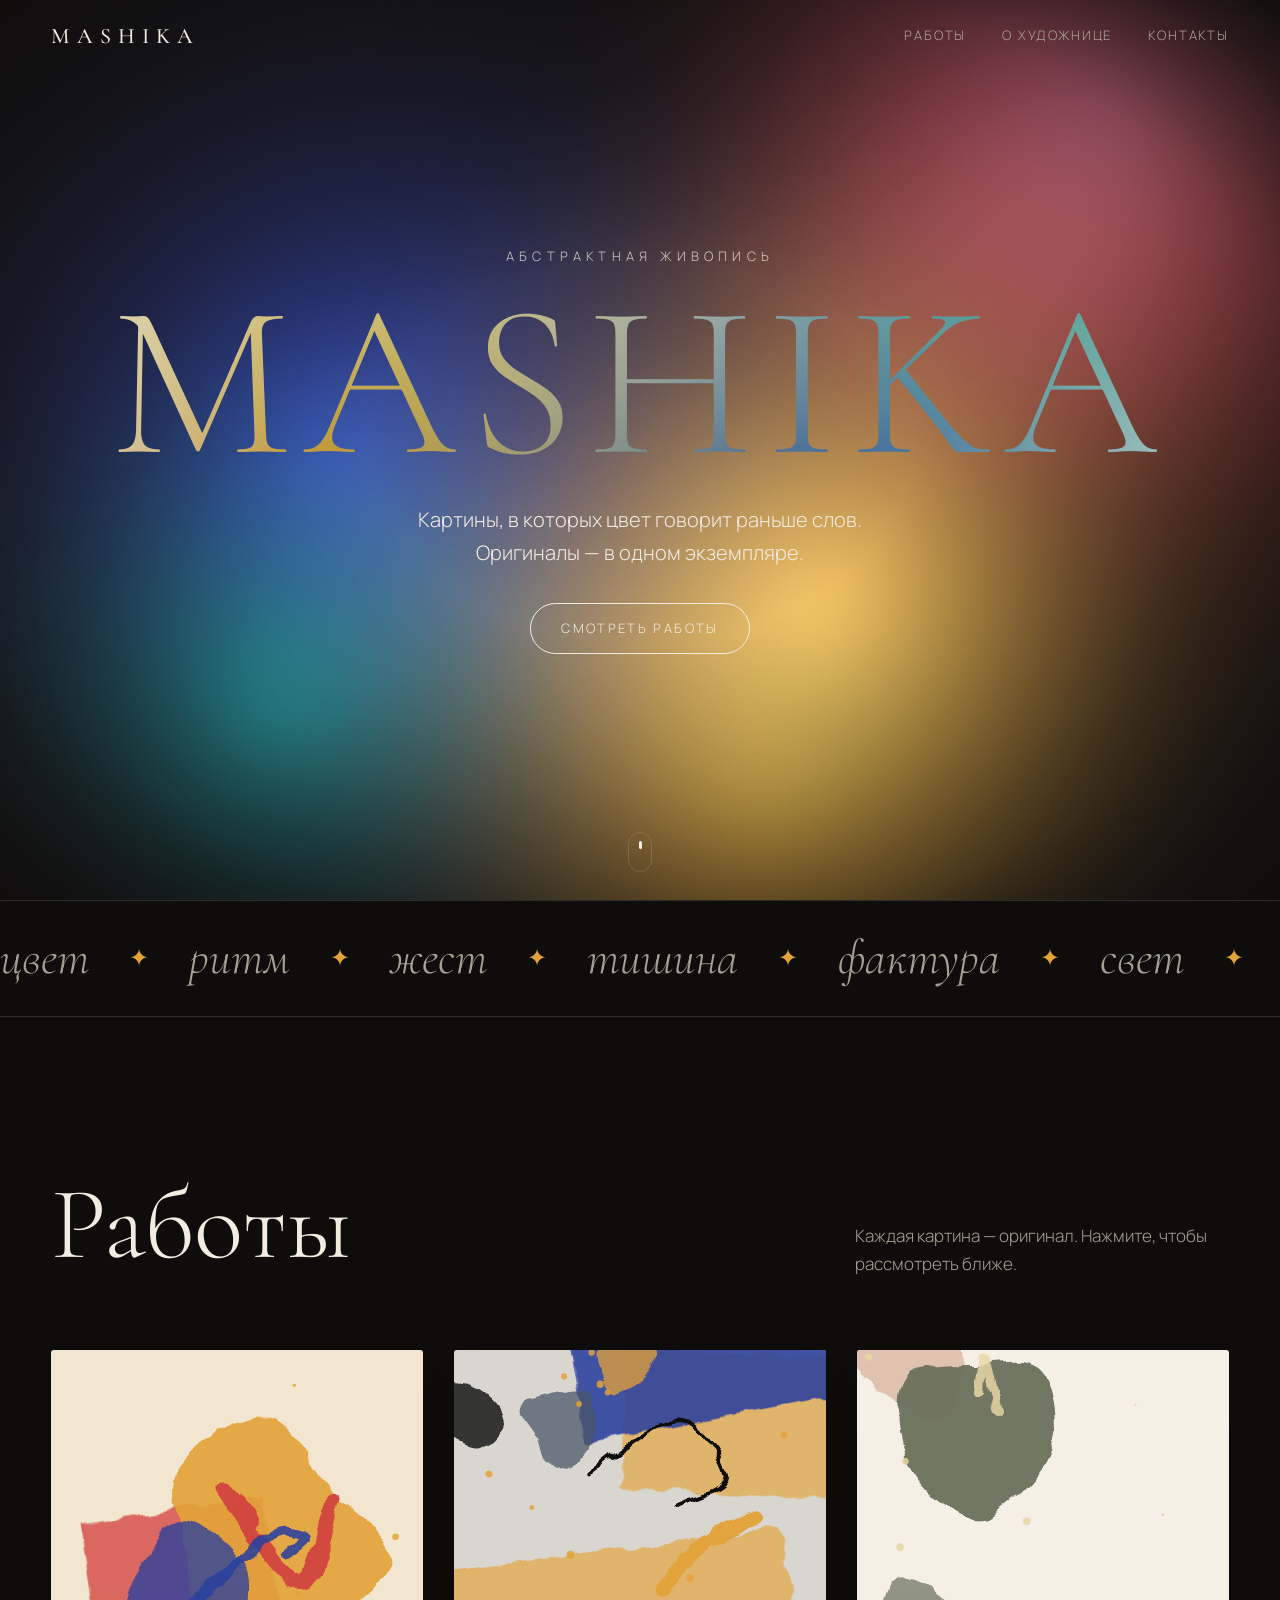
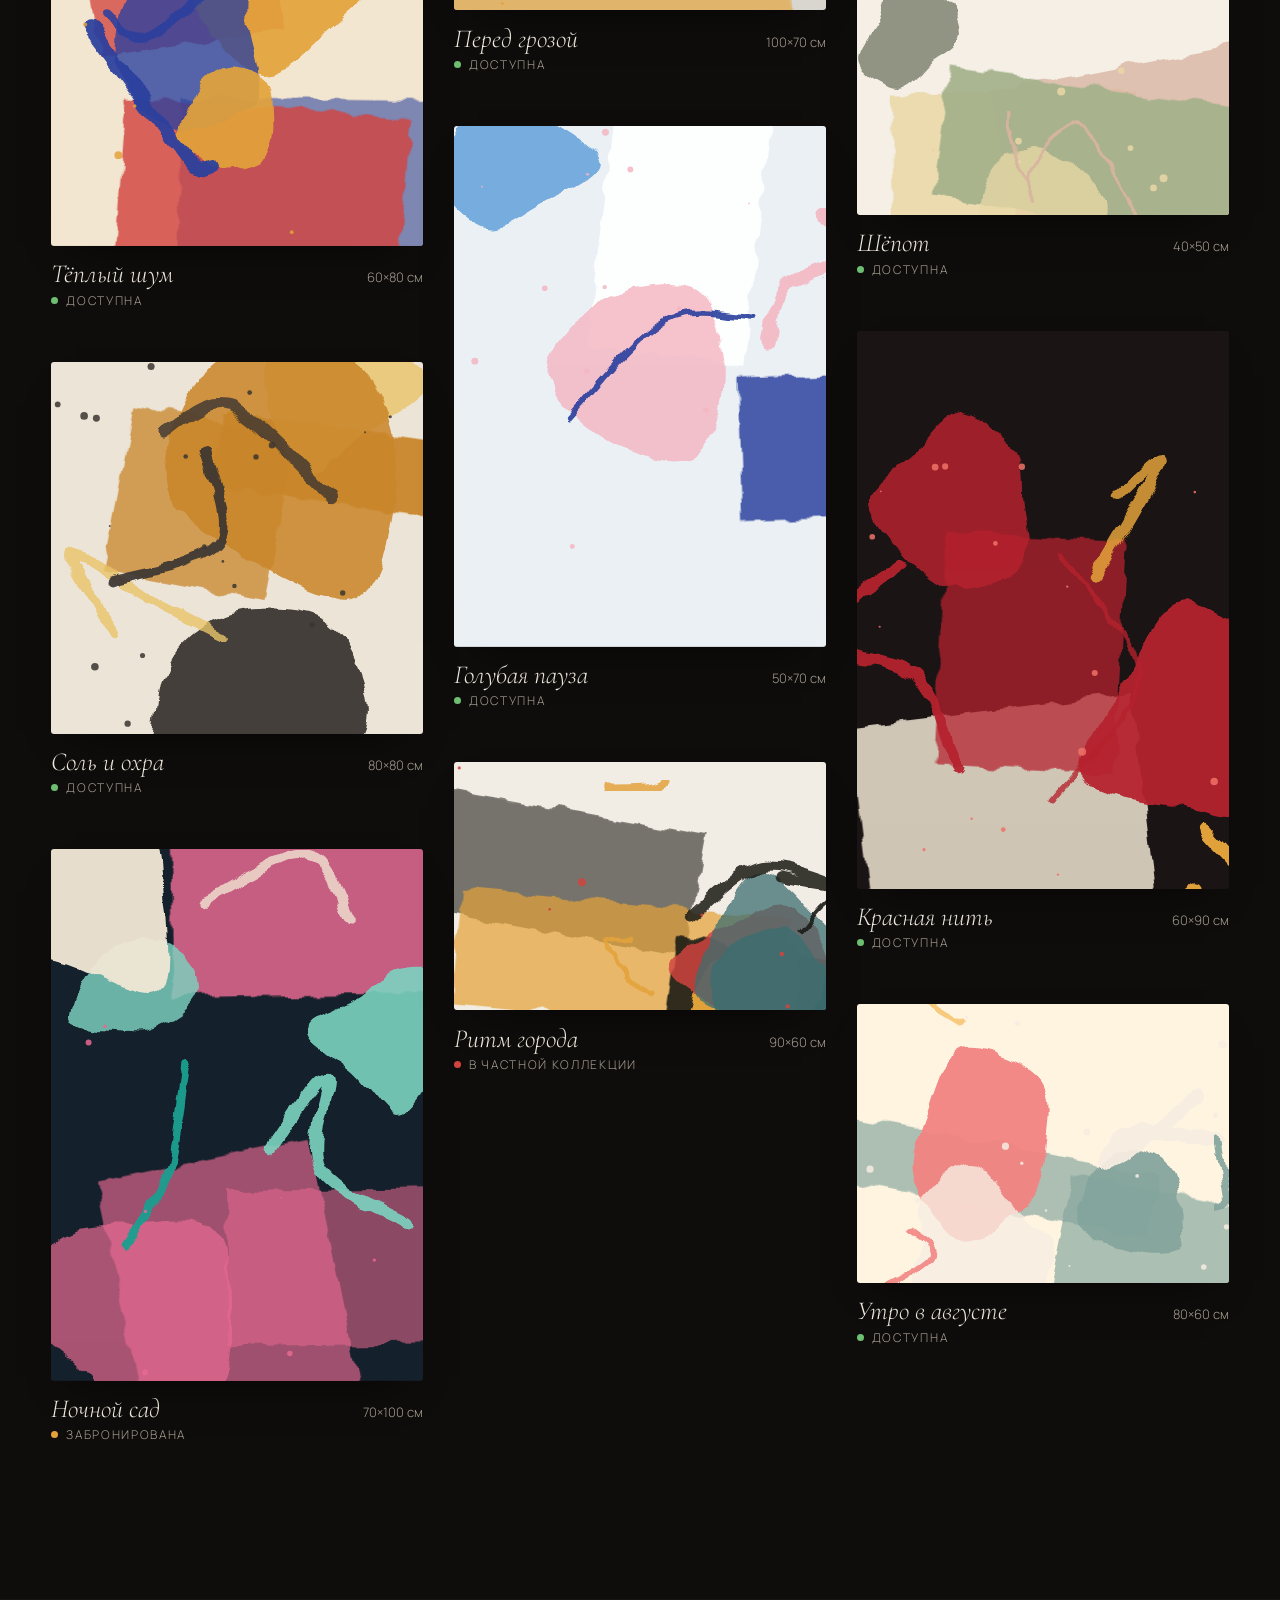
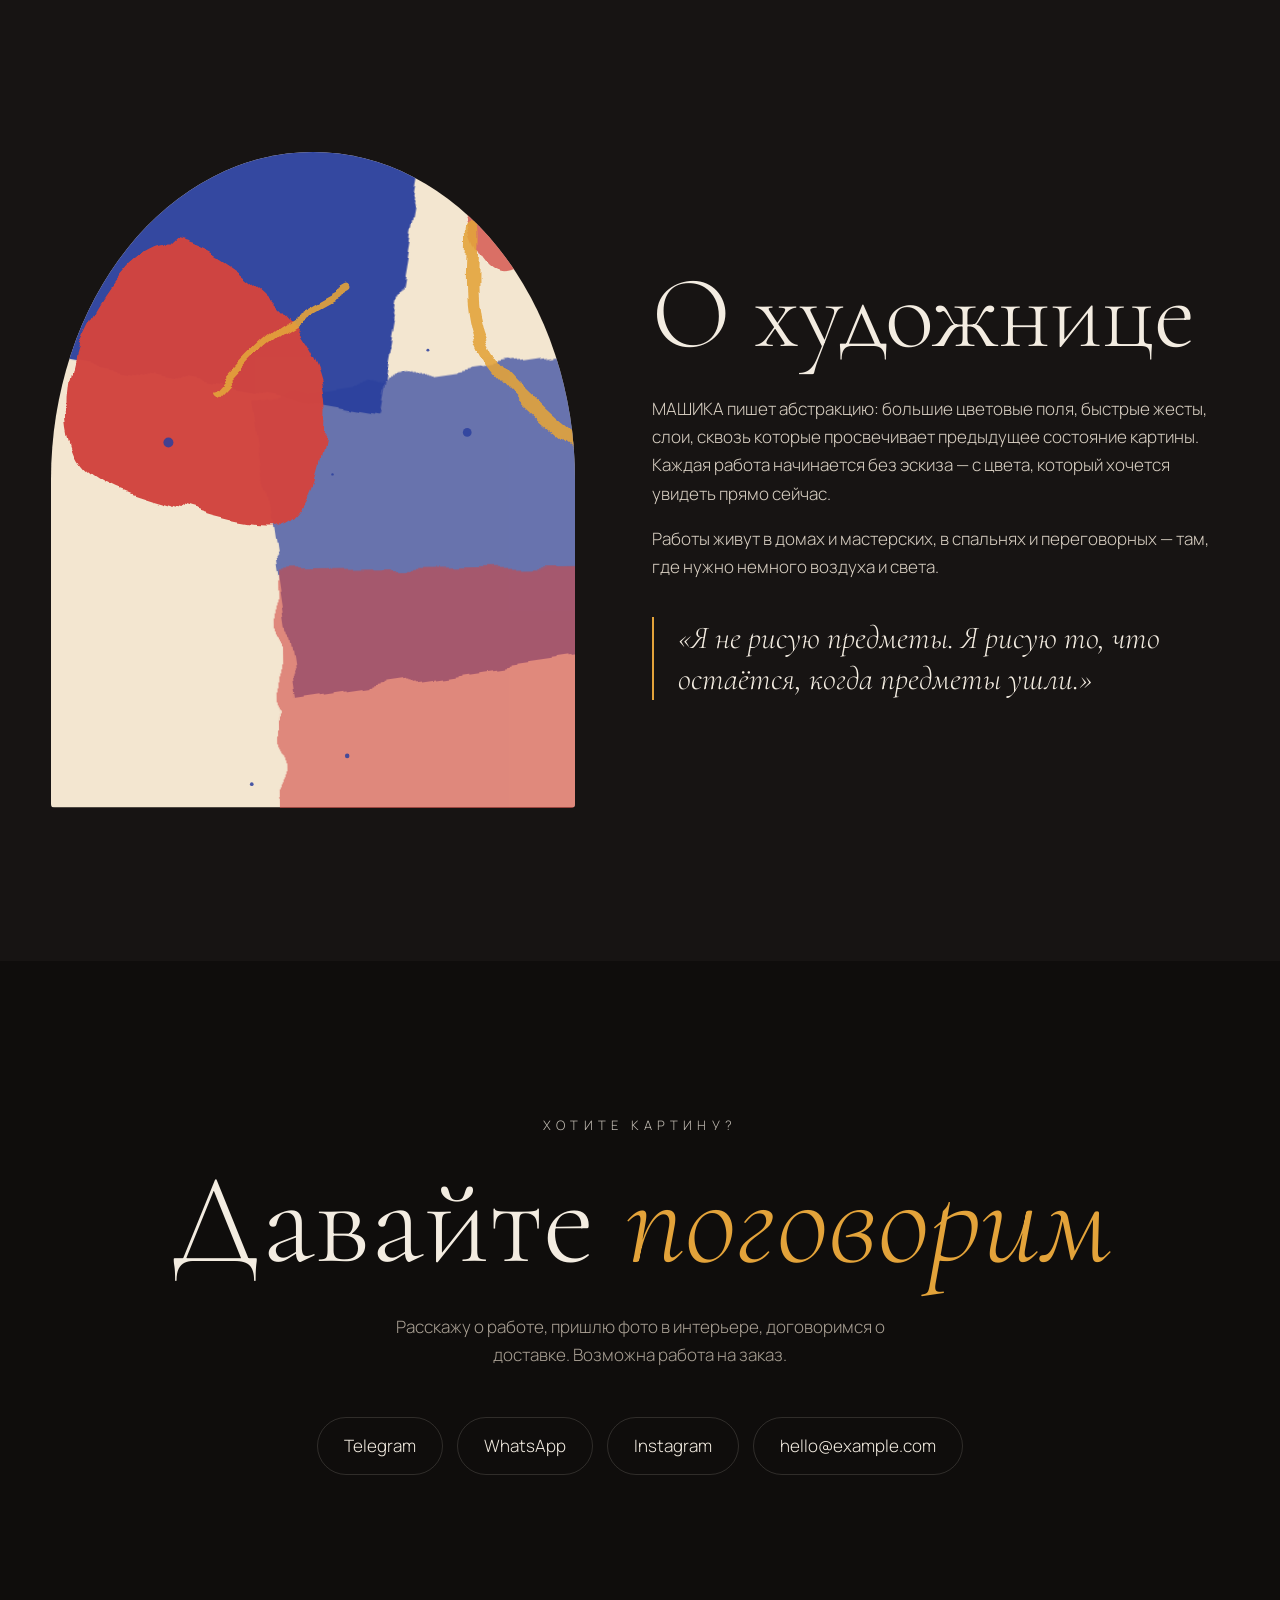
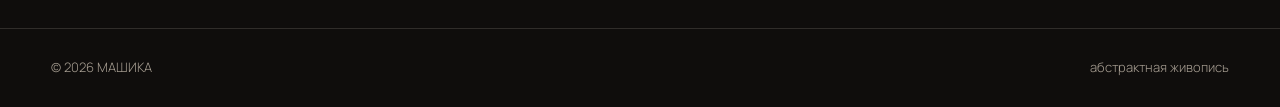
==== site/index.html @ e3233a43 "Сайт-витрина художницы MASHIKA (v1.0) Одностраничный сайт без сборки и бэкенда в папке site/: - перв" ====
<!doctype html>
<!-- MASHIKA — сайт-витрина художницы. Версия 1.0 -->
<html lang="ru">
<head>
  <meta charset="utf-8">
  <meta name="viewport" content="width=device-width, initial-scale=1">
  <title>MASHIKA — абстрактная живопись</title>
  <meta name="description" content="МАШИКА — абстрактная живопись. Оригинальные картины в продаже.">
  <meta name="theme-color" content="#0f0d0c">
  <meta property="og:title" content="MASHIKA — абстрактная живопись">
  <meta property="og:description" content="Оригинальные картины МАШИКИ. Цвет, ритм, жест.">
  <link rel="icon" href="data:image/svg+xml,%3Csvg xmlns='http://www.w3.org/2000/svg' viewBox='0 0 64 64'%3E%3Ccircle cx='24' cy='28' r='18' fill='%23e3a33a'/%3E%3Ccircle cx='40' cy='36' r='18' fill='%23d2453f' fill-opacity='.85'/%3E%3C/svg%3E">
  <link rel="preconnect" href="https://fonts.googleapis.com">
  <link rel="preconnect" href="https://fonts.gstatic.com" crossorigin>
  <link href="https://fonts.googleapis.com/css2?family=Cormorant+Garamond:ital,wght@0,300;0,500;1,300;1,400&family=Manrope:wght@300;400;600&display=swap" rel="stylesheet">
  <link rel="stylesheet" href="style.css">
</head>
<body>
  <!-- Общие SVG-фильтры для заглушек картин: «мазок» и фактура холста -->
  <svg width="0" height="0" style="position:absolute" aria-hidden="true">
    <defs>
      <filter id="brush" x="-20%" y="-20%" width="140%" height="140%">
        <feTurbulence type="fractalNoise" baseFrequency="0.014" numOctaves="2" seed="7" result="n"/>
        <feDisplacementMap in="SourceGraphic" in2="n" scale="38" xChannelSelector="R" yChannelSelector="G"/>
      </filter>
    </defs>
  </svg>

  <div class="grain" aria-hidden="true"></div>
  <div class="cursor" aria-hidden="true"></div>

  <header class="top">
    <a href="#top" class="logo">MASHIKA</a>
    <nav>
      <a href="#works">Работы</a>
      <a href="#about">О художнице</a>
      <a href="#contact">Контакты</a>
    </nav>
  </header>

  <main id="top">
    <section class="hero">
      <canvas id="paint" aria-hidden="true"></canvas>
      <div class="hero-inner">
        <p class="kicker">абстрактная живопись</p>
        <h1 class="name" aria-label="MASHIKA">MASHIKA</h1>
        <p class="lead">Картины, в которых цвет говорит раньше слов.<br>Оригиналы — в одном экземпляре.</p>
        <a href="#works" class="btn">Смотреть работы</a>
      </div>
      <a href="#works" class="scroll-hint" aria-label="Прокрутить к работам"><span></span></a>
    </section>

    <div class="marquee" aria-hidden="true">
      <div class="marquee-track">
        <span>цвет</span><i>✦</i><span>ритм</span><i>✦</i><span>жест</span><i>✦</i><span>тишина</span><i>✦</i><span>фактура</span><i>✦</i><span>свет</span><i>✦</i>
        <span>цвет</span><i>✦</i><span>ритм</span><i>✦</i><span>жест</span><i>✦</i><span>тишина</span><i>✦</i><span>фактура</span><i>✦</i><span>свет</span><i>✦</i>
      </div>
    </div>

    <section id="works" class="works">
      <div class="section-head reveal">
        <h2>Работы</h2>
        <p>Каждая картина — оригинал. Нажмите, чтобы рассмотреть ближе.</p>
      </div>
      <div class="grid" id="grid"></div>
    </section>

    <section id="about" class="about">
      <div class="about-art reveal" id="about-art" aria-hidden="true"></div>
      <div class="about-text reveal">
        <h2>О художнице</h2>
        <!-- ⚠️ Заглушка: заменить настоящим текстом о художнице -->
        <p>МАШИКА пишет абстракцию: большие цветовые поля, быстрые жесты, слои, сквозь которые просвечивает предыдущее состояние картины. Каждая работа начинается без эскиза — с цвета, который хочется увидеть прямо сейчас.</p>
        <p>Работы живут в домах и мастерских, в спальнях и переговорных — там, где нужно немного воздуха и света.</p>
        <blockquote>«Я не рисую предметы. Я рисую то, что остаётся, когда предметы ушли.»</blockquote>
      </div>
    </section>

    <section id="contact" class="contact">
      <div class="reveal">
        <p class="kicker">хотите картину?</p>
        <h2 class="contact-title">Давайте <em>поговорим</em></h2>
        <p class="contact-note">Расскажу о работе, пришлю фото в интерьере, договоримся о доставке. Возможна работа на заказ.</p>
        <!-- ⚠️ Заглушки: подставить реальные контакты -->
        <ul class="contact-links">
          <li><a href="https://t.me/USERNAME" target="_blank" rel="noopener">Telegram</a></li>
          <li><a href="https://wa.me/70000000000" target="_blank" rel="noopener">WhatsApp</a></li>
          <li><a href="https://instagram.com/USERNAME" target="_blank" rel="noopener">Instagram</a></li>
          <li><a href="mailto:hello@example.com">hello@example.com</a></li>
        </ul>
      </div>
    </section>
  </main>

  <footer class="foot">
    <span>© <span id="year"></span> МАШИКА</span>
    <span>абстрактная живопись</span>
  </footer>

  <dialog id="viewer" class="viewer" aria-label="Просмотр картины">
    <button class="v-close" data-close aria-label="Закрыть">×</button>
    <button class="v-nav v-prev" data-prev aria-label="Предыдущая">‹</button>
    <button class="v-nav v-next" data-next aria-label="Следующая">›</button>
    <figure class="v-figure">
      <div class="v-art" id="v-art"></div>
      <figcaption class="v-info">
        <h3 id="v-title"></h3>
        <p id="v-meta"></p>
        <p id="v-status" class="status"></p>
        <a id="v-ask" class="btn" href="#contact" data-close>Хочу эту работу</a>
      </figcaption>
    </figure>
  </dialog>

  <noscript><p class="noscript">Для галереи включите JavaScript.</p></noscript>

  <script src="works.js"></script>
  <script src="main.js"></script>
</body>
</html>
---- site/style.css ----
/* MASHIKA — стили. Версия 1.0 */

:root {
  --bg: #0f0d0c;
  --bg-2: #171413;
  --ink: #f3ece1;
  --muted: #a89f93;
  --accent: #e3a33a;
  --accent-2: #d2453f;
  --line: rgba(243, 236, 225, .14);
  --serif: 'Cormorant Garamond', 'Times New Roman', serif;
  --sans: 'Manrope', system-ui, -apple-system, 'Segoe UI', sans-serif;
  --gutter: clamp(16px, 4vw, 56px);
}

*, *::before, *::after { box-sizing: border-box; }
html { scroll-behavior: smooth; }
body {
  margin: 0;
  background: var(--bg);
  color: var(--ink);
  font: 300 17px/1.65 var(--sans);
  -webkit-font-smoothing: antialiased;
  overflow-x: hidden;
}
a { color: inherit; text-decoration: none; }
h1, h2, h3 { font-family: var(--serif); font-weight: 300; line-height: 1.05; margin: 0; }
::selection { background: var(--accent); color: var(--bg); }

/* Фактура холста поверх всего */
.grain {
  position: fixed; inset: 0; z-index: 50; pointer-events: none; opacity: .09;
  background-image: url("data:image/svg+xml,%3Csvg xmlns='http://www.w3.org/2000/svg' width='160' height='160'%3E%3Cfilter id='n'%3E%3CfeTurbulence type='fractalNoise' baseFrequency='.85' numOctaves='3' stitchTiles='stitch'/%3E%3CfeColorMatrix values='0 0 0 0 1 0 0 0 0 1 0 0 0 0 1 0 0 0 .9 0'/%3E%3C/filter%3E%3Crect width='100%25' height='100%25' filter='url(%23n)'/%3E%3C/svg%3E");
  mix-blend-mode: overlay;
}

/* Свой курсор — только для мыши */
.cursor { display: none; }
@media (pointer: fine) {
  .cursor {
    display: block; position: fixed; left: 0; top: 0; z-index: 60; pointer-events: none;
    width: 14px; height: 14px; margin: -7px 0 0 -7px; border-radius: 50%;
    background: var(--ink); mix-blend-mode: difference;
    transition: width .25s, height .25s, margin .25s, opacity .25s;
    opacity: 0;
  }
  .cursor.on { opacity: 1; }
  .cursor.big { width: 64px; height: 64px; margin: -32px 0 0 -32px; }
}

/* Шапка */
.top {
  position: fixed; inset: 0 0 auto 0; z-index: 40;
  display: flex; justify-content: space-between; align-items: center;
  padding: 18px var(--gutter);
  transition: background .4s, backdrop-filter .4s, padding .4s;
}
.top.scrolled { background: rgba(15, 13, 12, .72); backdrop-filter: blur(12px); padding-block: 12px; }
.logo { font-family: var(--serif); font-size: 22px; letter-spacing: .32em; font-weight: 500; }
.top nav { display: flex; gap: clamp(14px, 3vw, 36px); font-size: 13px; letter-spacing: .14em; text-transform: uppercase; }
.top nav a { position: relative; color: var(--muted); transition: color .3s; }
.top nav a:hover { color: var(--ink); }
.top nav a::after {
  content: ''; position: absolute; left: 0; right: 0; bottom: -4px; height: 1px;
  background: var(--accent); transform: scaleX(0); transform-origin: right; transition: transform .35s;
}
.top nav a:hover::after { transform: scaleX(1); transform-origin: left; }

/* Первый экран */
.hero {
  position: relative; min-height: 100svh; display: grid; place-items: center;
  overflow: hidden; isolation: isolate;
}
#paint {
  position: absolute; inset: 0; width: 100%; height: 100%; z-index: -1;
  filter: blur(28px) saturate(1.25); transform: scale(1.12);
}
.hero::after {
  content: ''; position: absolute; inset: 0; z-index: -1;
  background: radial-gradient(ellipse at center, transparent 30%, rgba(15,13,12,.55) 75%, var(--bg) 100%);
}
.hero-inner { text-align: center; padding: 0 var(--gutter); }
.kicker {
  margin: 0 0 18px; font-size: 13px; letter-spacing: .4em; text-transform: uppercase; color: var(--ink); opacity: .8;
}
.name {
  font-size: clamp(64px, 17vw, 260px); font-weight: 300; letter-spacing: .06em;
  line-height: .9; mix-blend-mode: difference; white-space: nowrap;
}
.name .ch {
  display: inline-block; opacity: 0; filter: blur(18px);
  transform: translateY(.25em) scale(1.1);
  animation: appear 1.4s cubic-bezier(.2, .7, .1, 1) forwards;
  animation-delay: calc(.25s + var(--i) * .09s);
}
@keyframes appear { to { opacity: 1; filter: blur(0); transform: none; } }
.lead {
  margin: 22px auto 34px; max-width: 34em; font-size: clamp(16px, 2vw, 20px);
  opacity: 0; animation: fade 1.2s 1.2s forwards;
}
.hero .btn { opacity: 0; animation: fade 1.2s 1.45s forwards; }
@keyframes fade { from { opacity: 0; transform: translateY(12px); } to { opacity: 1; transform: none; } }

.btn {
  display: inline-block; padding: 14px 30px; border: 1px solid var(--ink); border-radius: 999px;
  font-size: 13px; letter-spacing: .18em; text-transform: uppercase;
  background: linear-gradient(var(--ink), var(--ink)) no-repeat left / 0 100%;
  transition: background-size .45s cubic-bezier(.6, 0, .2, 1), color .45s;
}
.btn:hover { background-size: 100% 100%; color: var(--bg); }

.scroll-hint {
  position: absolute; bottom: 28px; left: 50%; width: 24px; height: 40px; margin-left: -12px;
  border: 1px solid var(--line); border-radius: 12px;
}
.scroll-hint span {
  position: absolute; left: 50%; top: 8px; width: 3px; height: 8px; margin-left: -1.5px;
  border-radius: 2px; background: var(--ink); animation: wheel 1.8s infinite;
}
@keyframes wheel { 0% { opacity: 0; transform: translateY(0); } 30% { opacity: 1; } 100% { opacity: 0; transform: translateY(14px); } }

/* Бегущая строка */
.marquee { border-block: 1px solid var(--line); overflow: hidden; padding: 18px 0; }
.marquee-track {
  display: flex; gap: 40px; width: max-content; align-items: center;
  font-family: var(--serif); font-style: italic; font-size: clamp(28px, 4vw, 48px); color: var(--muted);
  animation: marquee 40s linear infinite;
}
.marquee i { font-style: normal; font-size: .5em; color: var(--accent); }
@keyframes marquee { to { transform: translateX(-50%); } }

/* Секции */
section { padding: clamp(80px, 12vw, 160px) var(--gutter); }
.section-head { display: flex; flex-wrap: wrap; justify-content: space-between; align-items: end; gap: 16px; margin-bottom: clamp(40px, 6vw, 72px); }
.section-head h2, .about h2 { font-size: clamp(48px, 8vw, 110px); }
.section-head p { color: var(--muted); max-width: 22em; margin: 0; }

/* Появление при прокрутке */
.reveal { opacity: 0; transform: translateY(40px); transition: opacity 1s, transform 1s cubic-bezier(.2, .7, .1, 1); }
.reveal.in { opacity: 1; transform: none; }

/* Галерея: «кирпичная» раскладка колонками */
.grid { columns: 3 320px; column-gap: clamp(18px, 2.4vw, 36px); }
.card {
  break-inside: avoid; margin: 0 0 clamp(28px, 4vw, 56px); cursor: pointer;
  opacity: 0; transform: translateY(60px);
  transition: opacity 1s, transform 1s cubic-bezier(.2, .7, .1, 1);
  transition-delay: var(--d, 0s);
}
.card.in { opacity: 1; transform: none; }
.card-frame {
  position: relative; overflow: hidden; border-radius: 3px; background: var(--bg-2);
  transform: perspective(900px) rotateX(var(--rx, 0deg)) rotateY(var(--ry, 0deg));
  transition: transform .5s cubic-bezier(.2, .7, .1, 1), box-shadow .5s;
  box-shadow: 0 20px 40px -24px rgba(0, 0, 0, .8);
  will-change: transform;
}
.card:hover .card-frame { box-shadow: 0 40px 70px -30px rgba(0, 0, 0, .9); transition-duration: .15s, .5s; }
.card-frame::after {
  content: ''; position: absolute; inset: 0; pointer-events: none; opacity: 0; transition: opacity .4s;
  background: radial-gradient(circle at var(--gx, 50%) var(--gy, 50%), rgba(255, 255, 255, .28), transparent 45%);
  mix-blend-mode: soft-light;
}
.card:hover .card-frame::after { opacity: 1; }
.card-frame svg, .card-frame img { display: block; width: 100%; height: auto; transition: transform 1.2s cubic-bezier(.2, .7, .1, 1); }
.card:hover .card-frame svg, .card:hover .card-frame img { transform: scale(1.04); }
.card-cap { display: flex; justify-content: space-between; align-items: baseline; gap: 12px; margin-top: 14px; }
.card-cap h3 { font-size: 26px; font-style: italic; }
.card-cap span { font-size: 13px; color: var(--muted); white-space: nowrap; }
.card .status { margin: 2px 0 0; }

.status { font-size: 12px; letter-spacing: .14em; text-transform: uppercase; color: var(--muted); }
.status::before { content: ''; display: inline-block; width: 7px; height: 7px; margin-right: 8px; border-radius: 50%; background: #6fbf73; vertical-align: 1px; }
.status.reserved::before { background: var(--accent); }
.status.sold::before { background: var(--accent-2); }

/* О художнице */
.about { display: grid; grid-template-columns: 1fr 1.1fr; gap: clamp(32px, 6vw, 96px); align-items: center; background: var(--bg-2); }
.about-art { border-radius: 50% 50% 4px 4px; overflow: hidden; aspect-ratio: 4 / 5; }
.about-art svg { width: 100%; height: 100%; display: block; }
.about-text p { color: #d8cfc2; max-width: 34em; }
.about-text h2 { margin-bottom: 28px; }
blockquote {
  margin: 36px 0 0; padding-left: 24px; border-left: 2px solid var(--accent);
  font-family: var(--serif); font-style: italic; font-size: clamp(22px, 2.6vw, 32px); line-height: 1.3;
}

/* Контакты */
.contact { text-align: center; }
.contact-title { font-size: clamp(52px, 10vw, 150px); }
.contact-title em { color: var(--accent); }
.contact-note { color: var(--muted); max-width: 32em; margin: 24px auto 48px; }
.contact-links { list-style: none; padding: 0; margin: 0; display: flex; flex-wrap: wrap; justify-content: center; gap: 14px; }
.contact-links a {
  display: block; padding: 14px 26px; border: 1px solid var(--line); border-radius: 999px;
  transition: border-color .3s, background .3s, color .3s;
}
.contact-links a:hover { border-color: var(--accent); background: var(--accent); color: var(--bg); }

.foot {
  display: flex; justify-content: space-between; flex-wrap: wrap; gap: 8px;
  padding: 28px var(--gutter); border-top: 1px solid var(--line); color: var(--muted); font-size: 13px;
}

/* Просмотр картины */
.viewer {
  width: 100vw; height: 100vh; max-width: none; max-height: none; margin: 0; padding: 0; border: 0;
  background: rgba(10, 9, 8, .94); color: var(--ink);
}
.viewer[open] { display: grid; place-items: center; animation: fade .4s; }
.viewer::backdrop { background: transparent; }
.v-figure {
  margin: 0; display: grid; grid-template-columns: auto 300px; gap: 48px; align-items: center;
  max-width: calc(100vw - 2 * var(--gutter)); padding: 0 var(--gutter);
}
.v-art { display: flex; justify-content: center; }
.v-art svg, .v-art img {
  display: block; max-height: 82vh; max-width: min(62vw, 900px); width: auto; height: auto;
  box-shadow: 0 50px 100px -40px #000; animation: zoom .6s cubic-bezier(.2, .7, .1, 1);
}
@keyframes zoom { from { transform: scale(.94); opacity: 0; } }
.v-info h3 { font-size: 48px; font-style: italic; margin-bottom: 12px; }
.v-info p { color: var(--muted); margin: 0 0 10px; }
.v-info .btn { margin-top: 24px; }
.v-close, .v-nav {
  position: absolute; z-index: 2; background: none; border: 0; color: var(--ink); cursor: pointer;
  font: 300 44px/1 var(--serif); padding: 12px 18px; opacity: .7; transition: opacity .3s;
}
.v-close:hover, .v-nav:hover { opacity: 1; }
.v-close { top: 12px; right: 12px; }
.v-prev { left: 4px; top: 50%; transform: translateY(-50%); }
.v-next { right: 4px; top: 50%; transform: translateY(-50%); }

.noscript { text-align: center; color: var(--muted); }

/* Телефоны и планшеты */
@media (max-width: 820px) {
  .top nav a:not(:last-child) { display: none; }
  .about { grid-template-columns: 1fr; }
  .about-art { max-width: 420px; }
  .v-figure { grid-template-columns: 1fr; gap: 20px; text-align: center; }
  .v-art svg, .v-art img { max-width: 100%; max-height: 60vh; }
  .v-info h3 { font-size: 34px; }
}

/* Уважение к настройке «меньше движения» */
@media (prefers-reduced-motion: reduce) {
  *, *::before, *::after { animation-duration: .01ms !important; animation-delay: 0s !important; transition-duration: .01ms !important; }
  .marquee-track { animation: none; }
  html { scroll-behavior: auto; }
}
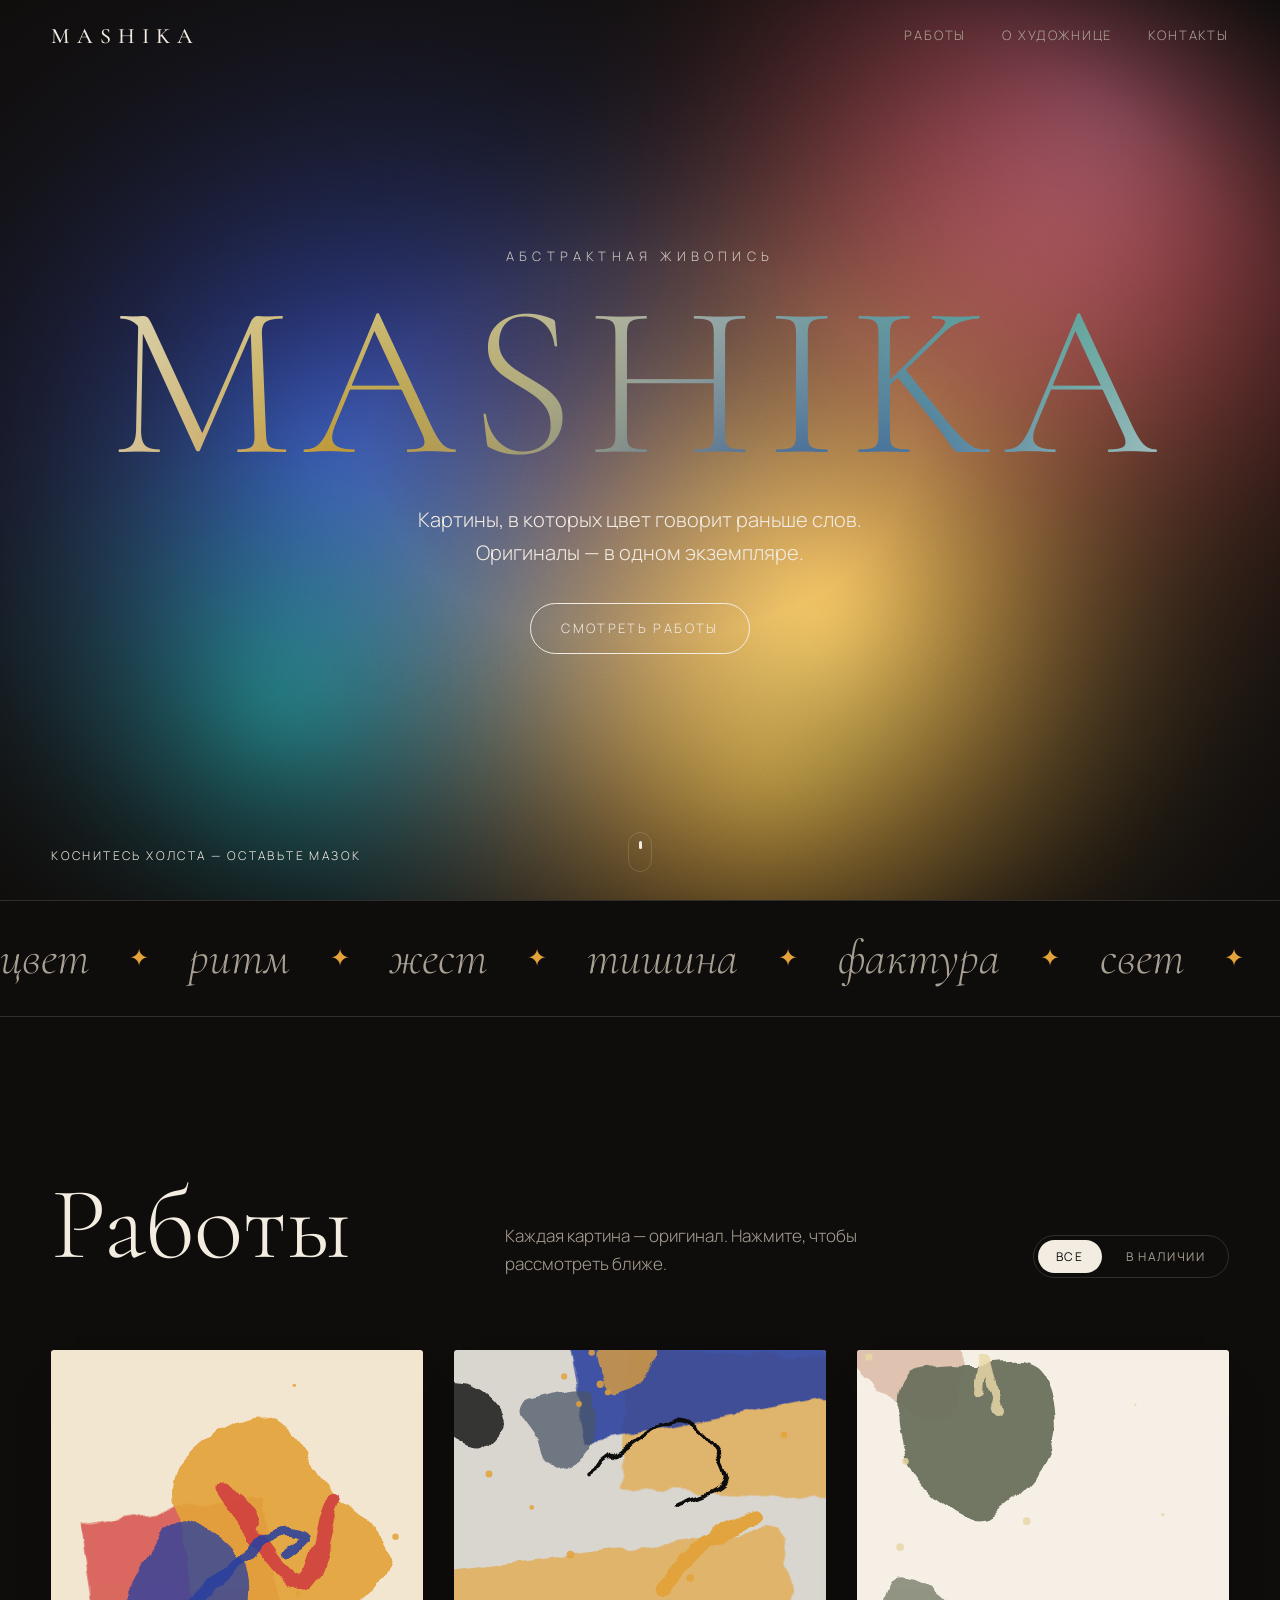
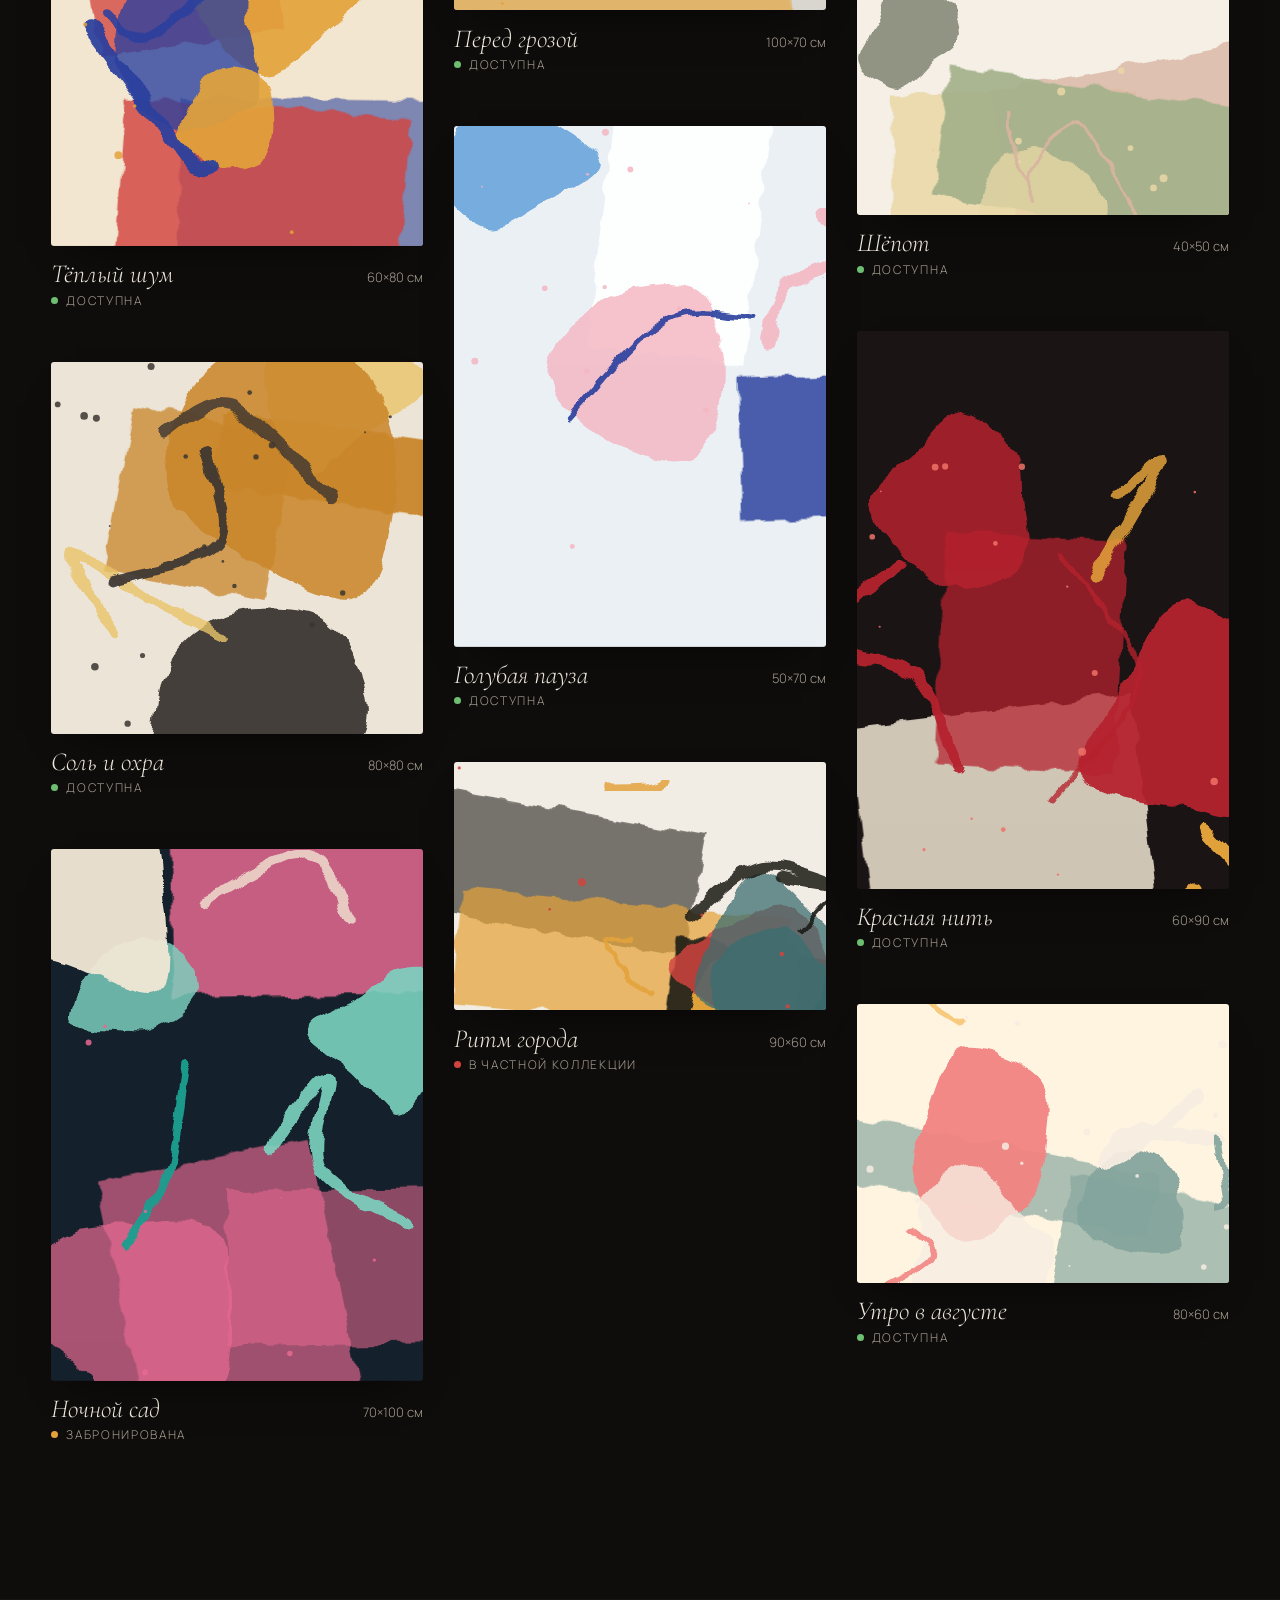
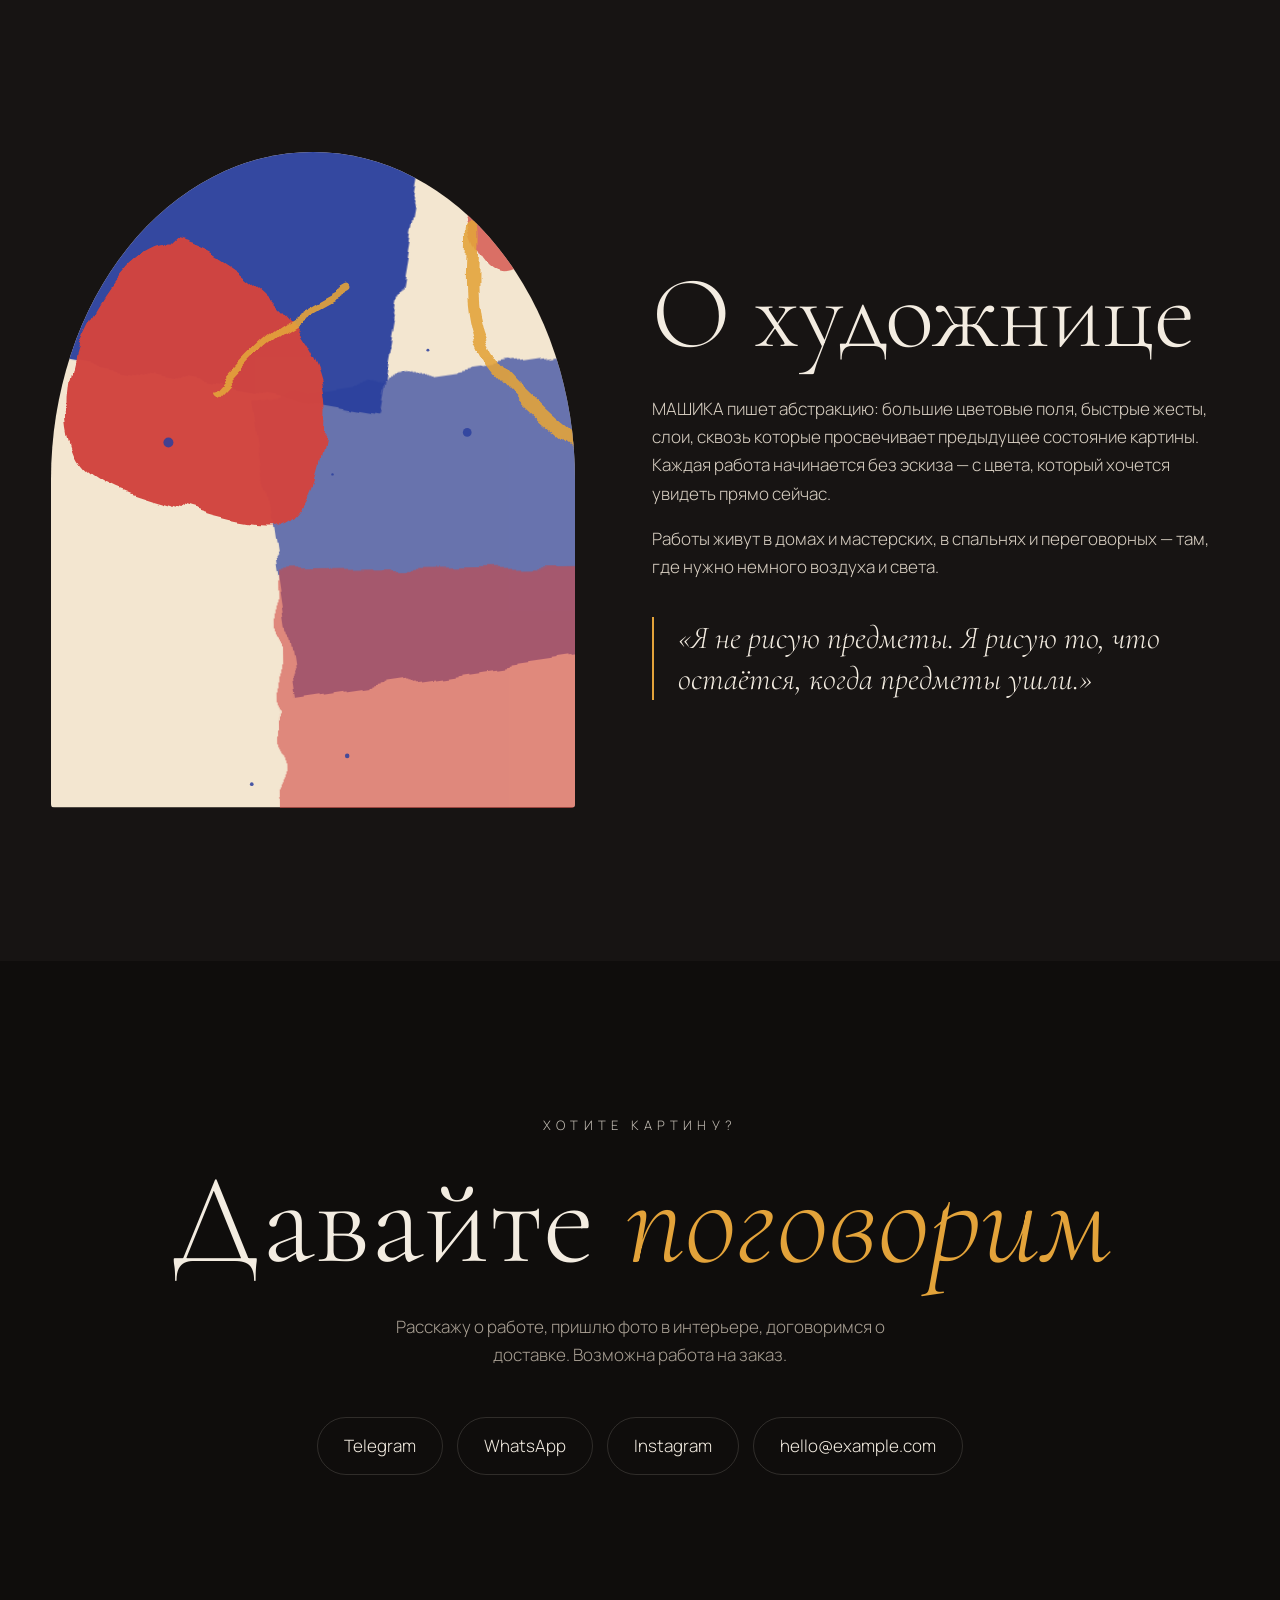
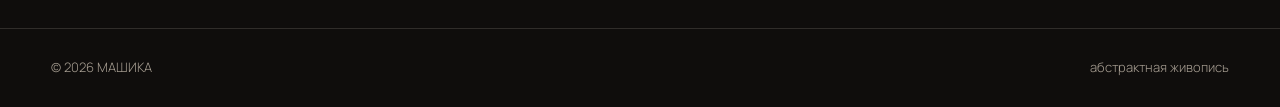
==== commit 5b662967: "Сайт MASHIKA v1.1: мазки, примерка в интерьере, фильтр, пасхалка - первый экран: клик/касание оставл" ====
--- a/site/index.html
+++ b/site/index.html
@@ -1,5 +1,5 @@
 <!doctype html>
-<!-- MASHIKA — сайт-витрина художницы. Версия 1.0 -->
+<!-- MASHIKA — сайт-витрина художницы. Версия 1.1 -->
 <html lang="ru">
 <head>
   <meta charset="utf-8">
@@ -47,6 +47,7 @@
         <p class="lead">Картины, в которых цвет говорит раньше слов.<br>Оригиналы — в одном экземпляре.</p>
         <a href="#works" class="btn">Смотреть работы</a>
       </div>
+      <p class="paint-hint" aria-hidden="true">коснитесь холста — оставьте мазок</p>
       <a href="#works" class="scroll-hint" aria-label="Прокрутить к работам"><span></span></a>
     </section>
 
@@ -61,6 +62,10 @@
       <div class="section-head reveal">
         <h2>Работы</h2>
         <p>Каждая картина — оригинал. Нажмите, чтобы рассмотреть ближе.</p>
+        <div class="filter" role="group" aria-label="Фильтр работ">
+          <button class="on" data-filter="all">Все</button>
+          <button data-filter="available">В наличии</button>
+        </div>
       </div>
       <div class="grid" id="grid"></div>
     </section>
@@ -107,10 +112,17 @@
         <h3 id="v-title"></h3>
         <p id="v-meta"></p>
         <p id="v-status" class="status"></p>
+        <button id="v-room" class="link-btn" type="button">Примерить в интерьере</button>
         <a id="v-ask" class="btn" href="#contact" data-close>Хочу эту работу</a>
       </figcaption>
     </figure>
   </dialog>
+
+  <div class="gift" id="gift" hidden>
+    <p class="kicker">этот сайт — подарок</p>
+    <p class="gift-text">Для МАШИКИ<br><em>с любовью</em> ♥</p>
+    <p class="gift-close">нажмите, чтобы вернуться</p>
+  </div>
 
   <noscript><p class="noscript">Для галереи включите JavaScript.</p></noscript>
 
--- a/site/style.css
+++ b/site/style.css
@@ -1,4 +1,4 @@
-/* MASHIKA — стили. Версия 1.0 */
+/* MASHIKA — стили. Версия 1.1 */
 
 :root {
   --bg: #0f0d0c;
@@ -233,6 +233,62 @@
 
 .noscript { text-align: center; color: var(--muted); }
 
+/* Подсказка «оставьте мазок» */
+.hero { cursor: crosshair; }
+.paint-hint {
+  position: absolute; left: var(--gutter); bottom: 34px; margin: 0;
+  font-size: 12px; letter-spacing: .2em; text-transform: uppercase; color: var(--ink);
+  opacity: 0; animation: fade 1.2s 2.2s forwards;
+}
+.paint-hint.gone { transition: opacity .8s; opacity: 0 !important; animation: none; }
+@media (max-width: 820px) { .paint-hint { left: 0; right: 0; bottom: 84px; text-align: center; } }
+
+/* Фильтр галереи */
+.filter { display: flex; gap: 6px; padding: 4px; border: 1px solid var(--line); border-radius: 999px; }
+.filter button {
+  border: 0; border-radius: 999px; padding: 8px 18px; cursor: pointer;
+  background: none; color: var(--muted); font: 400 12px var(--sans); letter-spacing: .14em; text-transform: uppercase;
+  transition: background .3s, color .3s;
+}
+.filter button.on { background: var(--ink); color: var(--bg); }
+.card.hidden { display: none; }
+
+/* Примерка в интерьере: 1% ширины комнаты = 4 см */
+.link-btn {
+  display: inline-block; margin: 6px 0 0; padding: 0; border: 0; background: none; cursor: pointer;
+  color: var(--accent); font: 400 15px var(--sans); text-decoration: underline; text-underline-offset: 4px;
+}
+.room {
+  position: relative; width: min(62vw, 900px, 128vh); aspect-ratio: 16 / 10; overflow: hidden; border-radius: 3px;
+  background: linear-gradient(180deg, #e4ddd2, #d6cdbf 84%, #b49a7c 84%, #a58a6b);
+  box-shadow: 0 50px 100px -40px #000; animation: zoom .6s cubic-bezier(.2, .7, .1, 1);
+}
+.room::before { /* мягкий свет сверху */
+  content: ''; position: absolute; inset: 0;
+  background: radial-gradient(ellipse at 50% -10%, rgba(255, 250, 240, .7), transparent 60%);
+}
+.room-art { position: absolute; box-shadow: 0 18px 30px -12px rgba(0, 0, 0, .45), 0 2px 4px rgba(0, 0, 0, .2); }
+.room-art svg, .room-art img {
+  width: 100% !important; height: 100% !important; max-width: none !important; max-height: none !important;
+  object-fit: cover; box-shadow: none !important; animation: none !important;
+}
+.v-art .room-sofa {
+  position: absolute; left: 22.5%; width: 55%; height: auto; bottom: 13%;
+  max-width: none; max-height: none; box-shadow: none; animation: none;
+}
+.room-note { position: absolute; right: 12px; bottom: 8px; margin: 0; font-size: 11px; color: rgba(40, 30, 20, .6); }
+@media (max-width: 820px) { .room { width: 100%; } }
+
+/* Пасхалка-посвящение */
+.gift {
+  position: fixed; inset: 0; z-index: 70; display: grid; place-content: center; text-align: center;
+  background: rgba(15, 13, 12, .55); backdrop-filter: blur(6px); cursor: pointer; animation: fade .8s;
+}
+.gift[hidden] { display: none; }
+.gift-text { margin: 0; font: 300 clamp(48px, 9vw, 120px)/1 var(--serif); }
+.gift-text em { color: var(--accent); }
+.gift-close { margin-top: 28px; font-size: 12px; letter-spacing: .2em; text-transform: uppercase; color: var(--muted); }
+
 /* Телефоны и планшеты */
 @media (max-width: 820px) {
   .top nav a:not(:last-child) { display: none; }
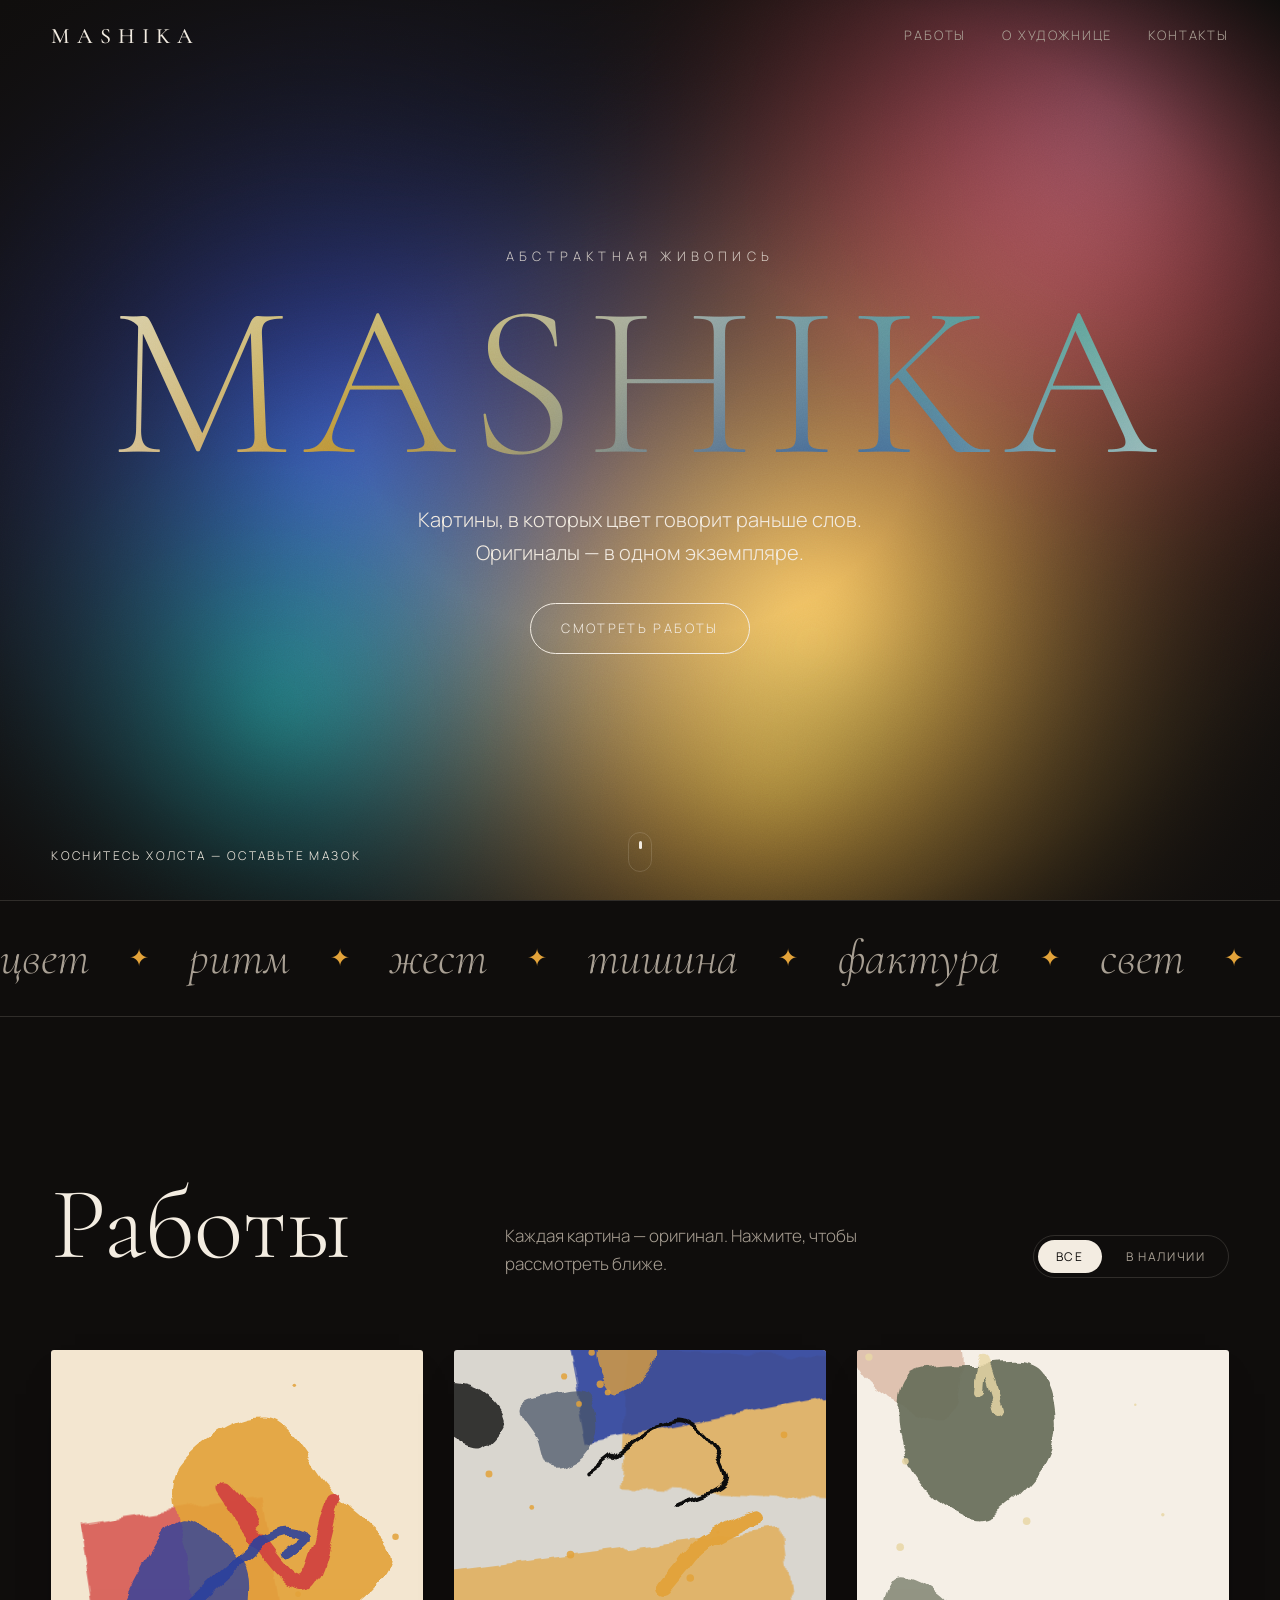
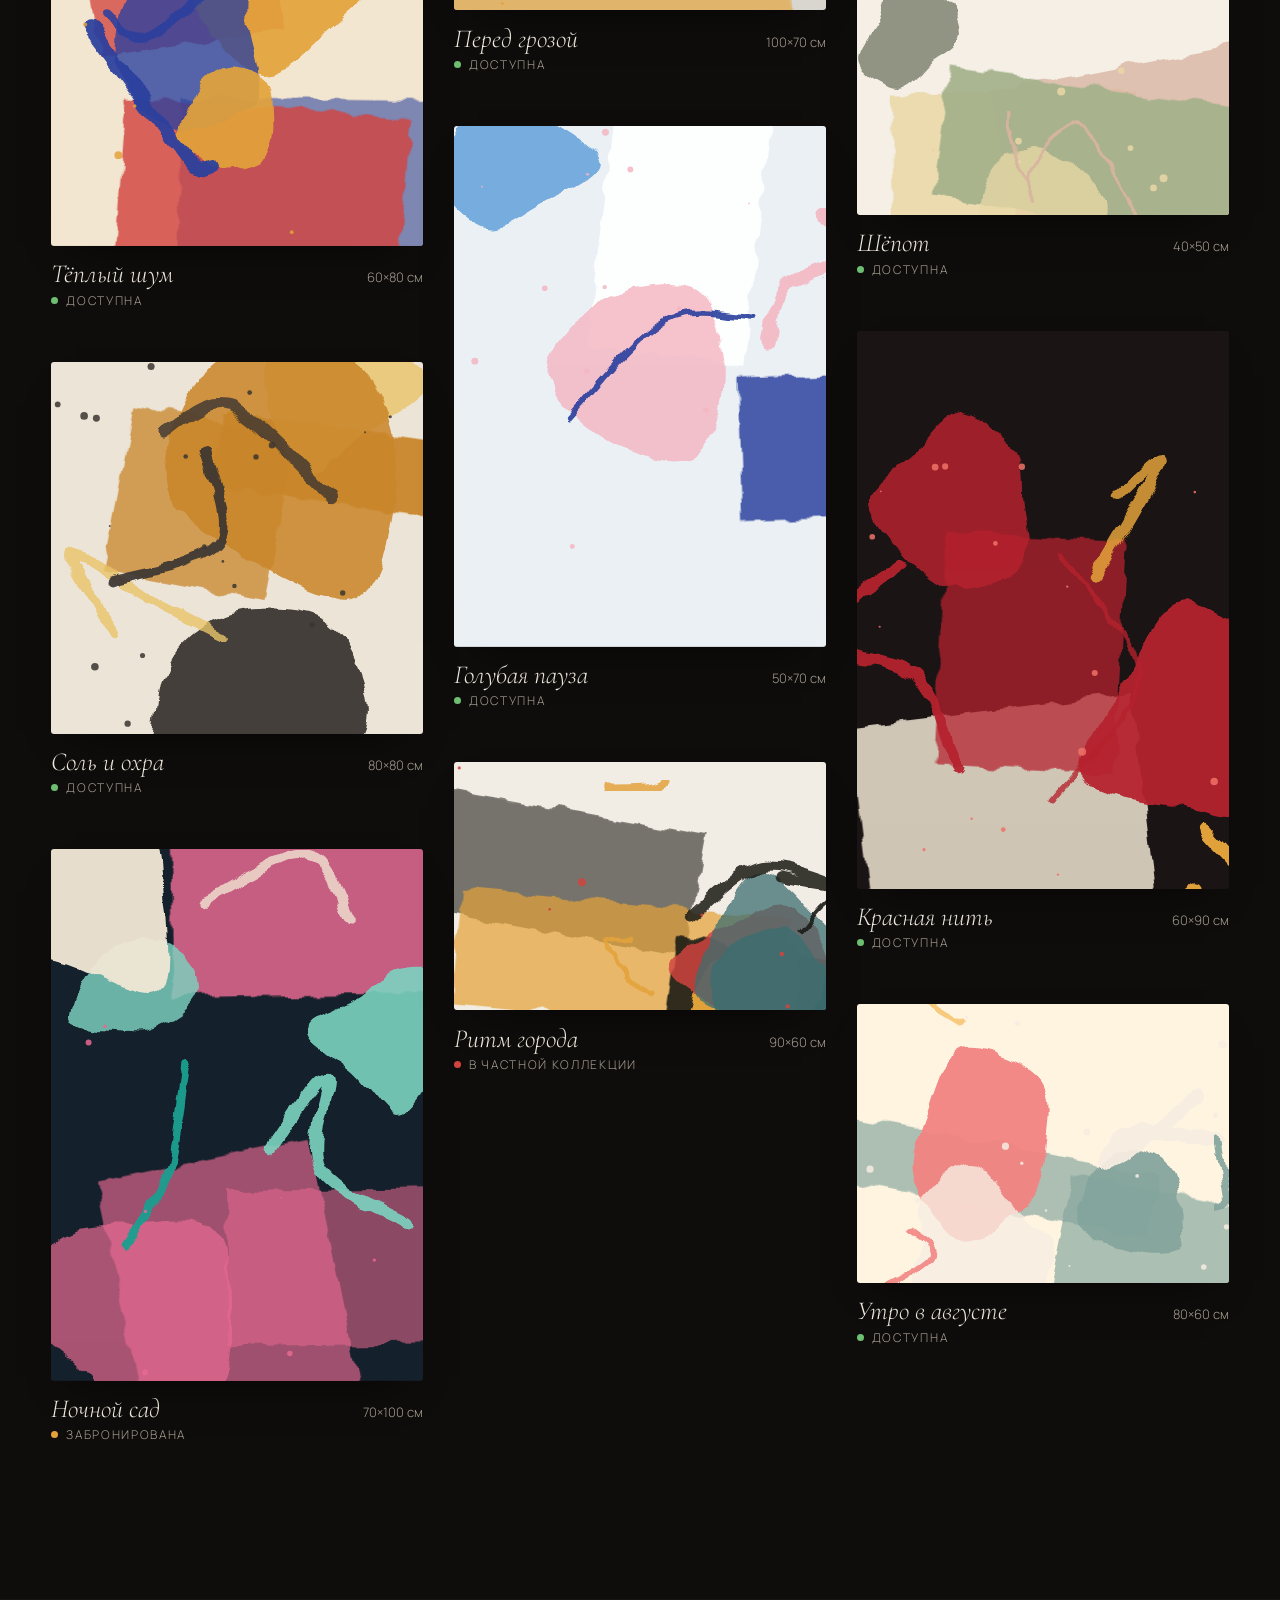
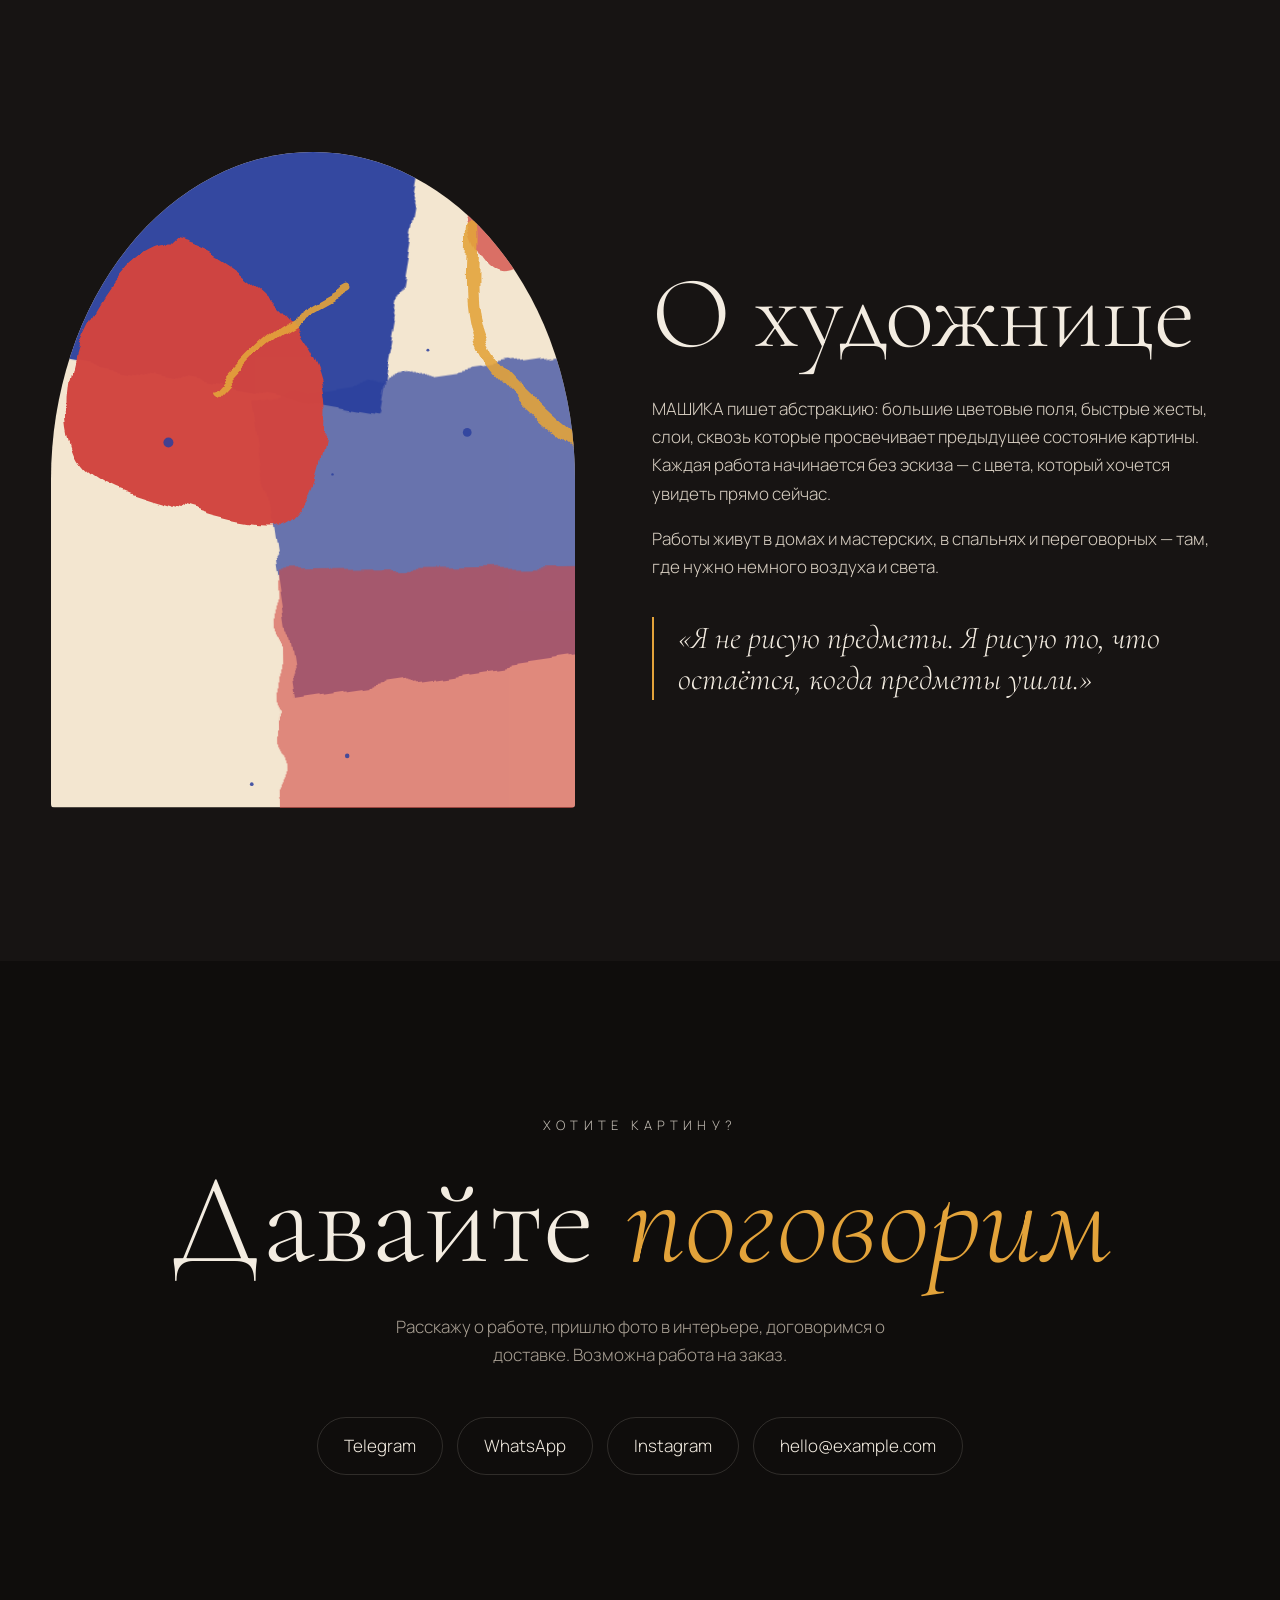
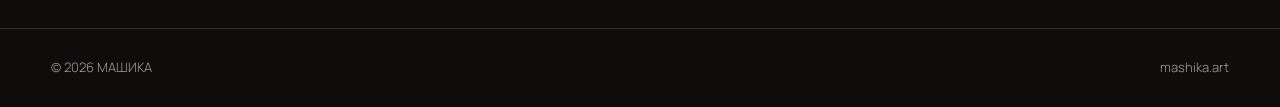
==== commit 9d923c33: "Сайт MASHIKA v1.2: домен mashika.art - canonical и og:url → https://mashika.art/, домен в подвале; -" ====
--- a/site/index.html
+++ b/site/index.html
@@ -1,5 +1,5 @@
 <!doctype html>
-<!-- MASHIKA — сайт-витрина художницы. Версия 1.1 -->
+<!-- MASHIKA — сайт-витрина художницы. Версия 1.2 -->
 <html lang="ru">
 <head>
   <meta charset="utf-8">
@@ -9,6 +9,9 @@
   <meta name="theme-color" content="#0f0d0c">
   <meta property="og:title" content="MASHIKA — абстрактная живопись">
   <meta property="og:description" content="Оригинальные картины МАШИКИ. Цвет, ритм, жест.">
+  <meta property="og:type" content="website">
+  <meta property="og:url" content="https://mashika.art/">
+  <link rel="canonical" href="https://mashika.art/">
   <link rel="icon" href="data:image/svg+xml,%3Csvg xmlns='http://www.w3.org/2000/svg' viewBox='0 0 64 64'%3E%3Ccircle cx='24' cy='28' r='18' fill='%23e3a33a'/%3E%3Ccircle cx='40' cy='36' r='18' fill='%23d2453f' fill-opacity='.85'/%3E%3C/svg%3E">
   <link rel="preconnect" href="https://fonts.googleapis.com">
   <link rel="preconnect" href="https://fonts.gstatic.com" crossorigin>
@@ -99,7 +102,7 @@
 
   <footer class="foot">
     <span>© <span id="year"></span> МАШИКА</span>
-    <span>абстрактная живопись</span>
+    <span>mashika.art</span>
   </footer>
 
   <dialog id="viewer" class="viewer" aria-label="Просмотр картины">
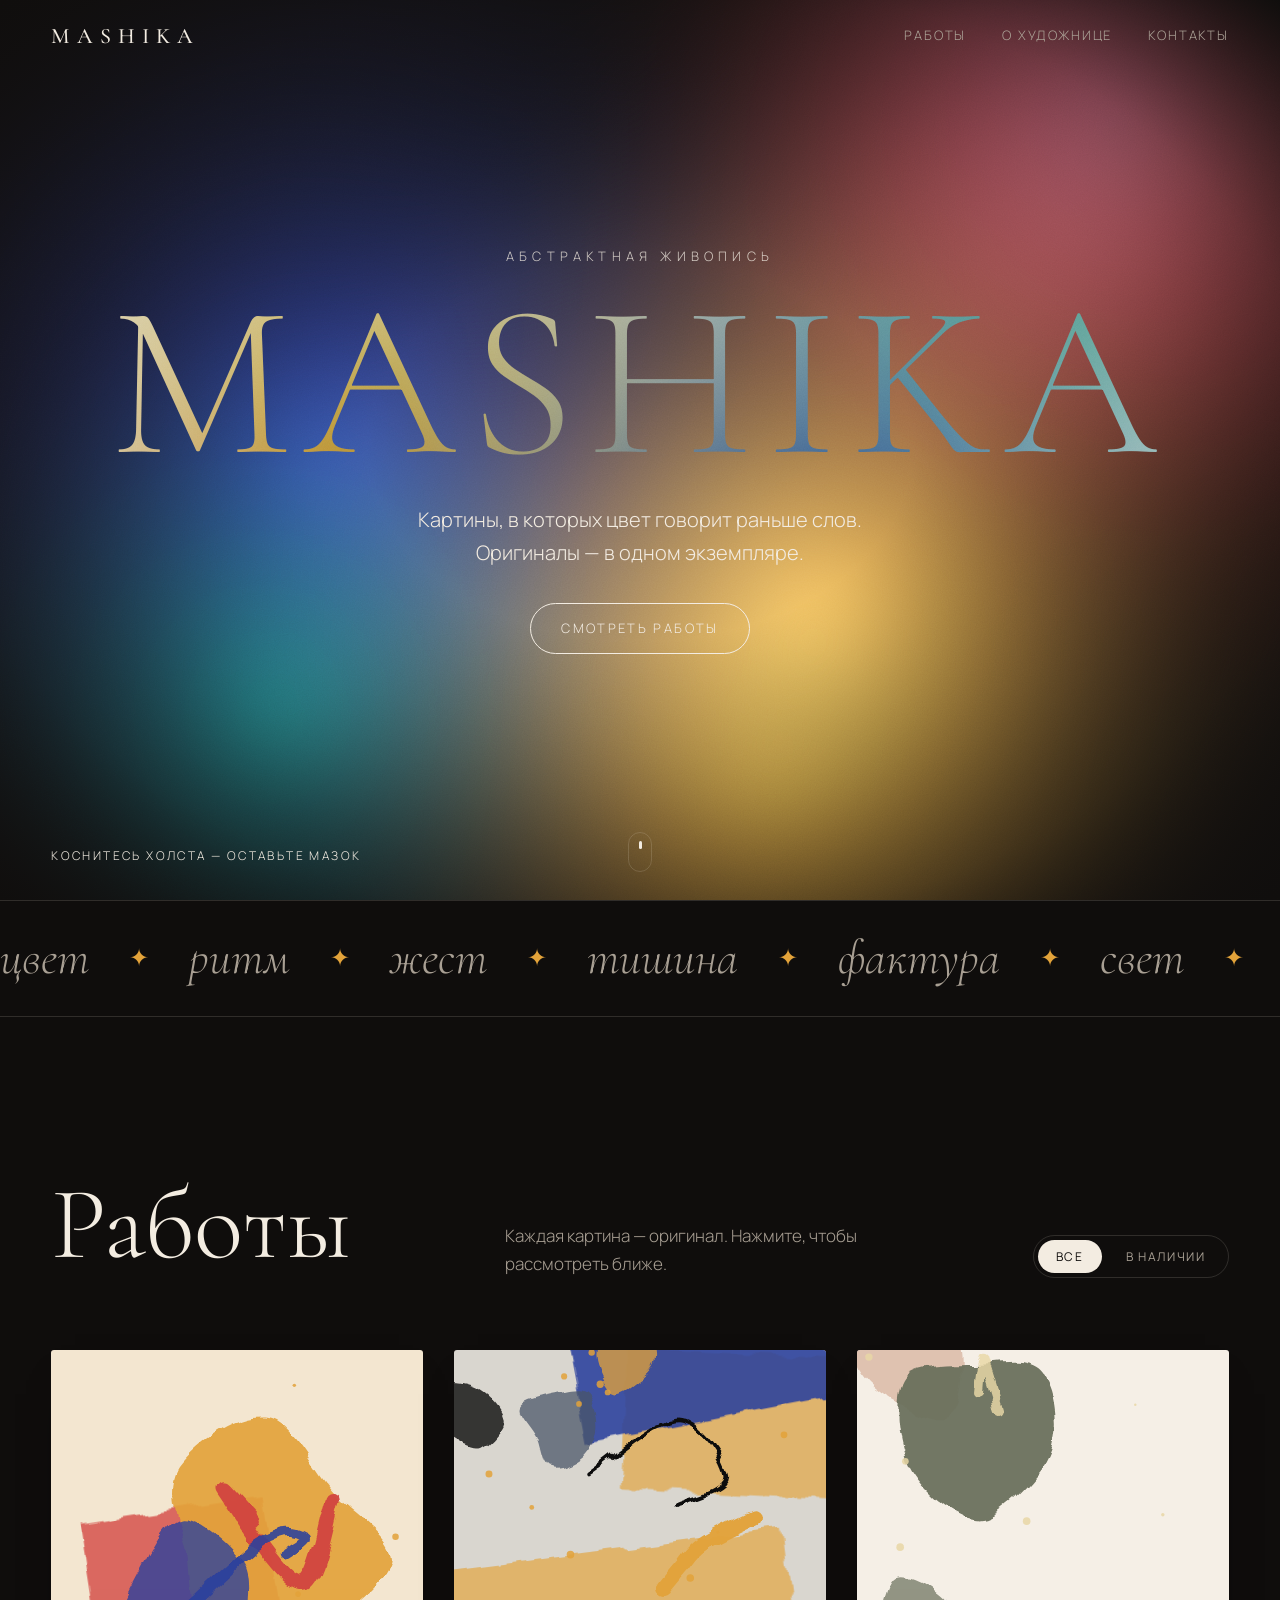
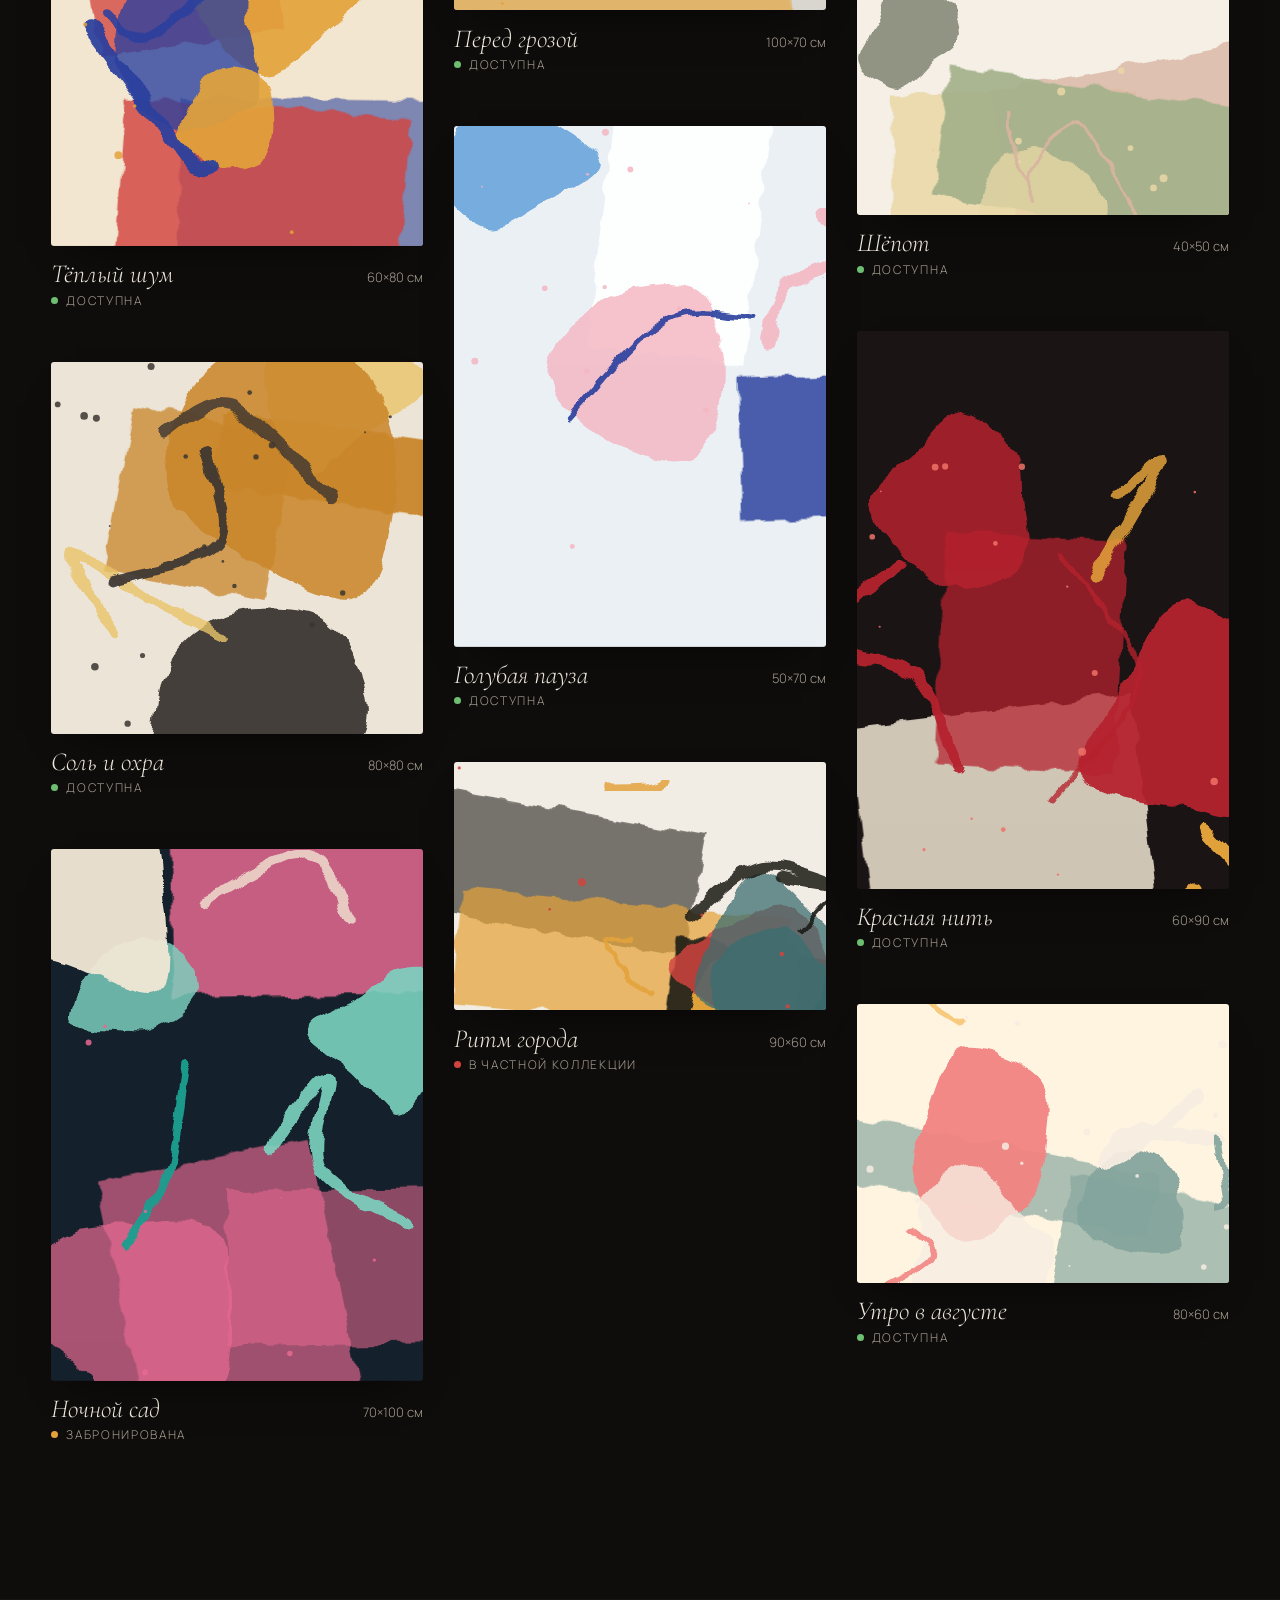
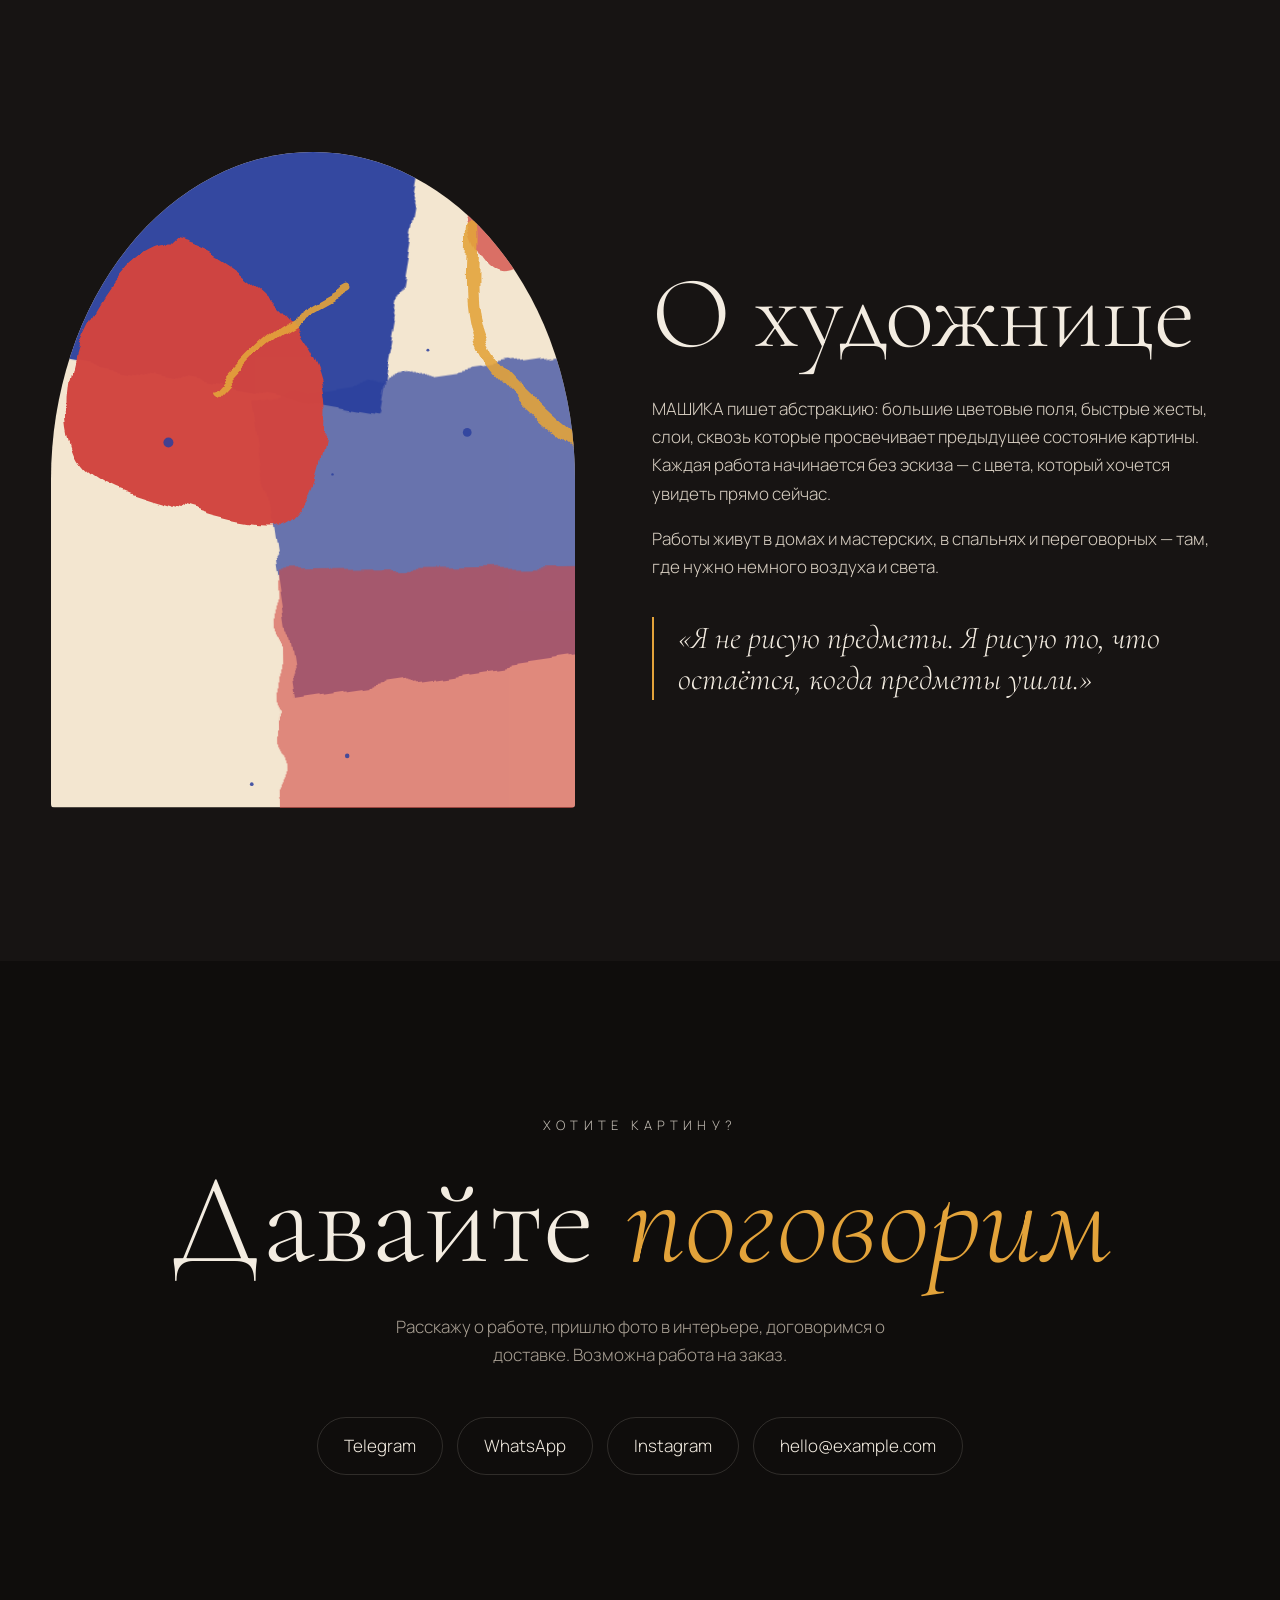
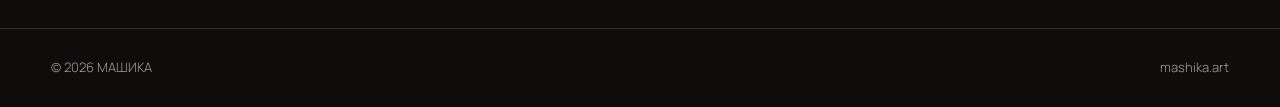
==== commit d9be88dc: "Сайт MASHIKA v1.3: превью для соцсетей, 404, SEO - og.jpg 1200×630 и метатеги og/twitter — ссылка пр" ====
--- a/site/index.html
+++ b/site/index.html
@@ -1,5 +1,5 @@
 <!doctype html>
-<!-- MASHIKA — сайт-витрина художницы. Версия 1.2 -->
+<!-- MASHIKA — сайт-витрина художницы. Версия 1.3 -->
 <html lang="ru">
 <head>
   <meta charset="utf-8">
@@ -11,7 +11,18 @@
   <meta property="og:description" content="Оригинальные картины МАШИКИ. Цвет, ритм, жест.">
   <meta property="og:type" content="website">
   <meta property="og:url" content="https://mashika.art/">
+  <meta property="og:image" content="https://mashika.art/og.jpg">
+  <meta property="og:image:width" content="1200">
+  <meta property="og:image:height" content="630">
+  <meta property="og:locale" content="ru_RU">
+  <meta name="twitter:card" content="summary_large_image">
   <link rel="canonical" href="https://mashika.art/">
+  <link rel="apple-touch-icon" href="apple-touch-icon.png">
+  <script type="application/ld+json">
+  {"@context": "https://schema.org", "@type": "Person", "name": "МАШИКА", "alternateName": "MASHIKA",
+   "url": "https://mashika.art/", "image": "https://mashika.art/og.jpg",
+   "jobTitle": "Художник", "knowsAbout": "Абстрактная живопись"}
+  </script>
   <link rel="icon" href="data:image/svg+xml,%3Csvg xmlns='http://www.w3.org/2000/svg' viewBox='0 0 64 64'%3E%3Ccircle cx='24' cy='28' r='18' fill='%23e3a33a'/%3E%3Ccircle cx='40' cy='36' r='18' fill='%23d2453f' fill-opacity='.85'/%3E%3C/svg%3E">
   <link rel="preconnect" href="https://fonts.googleapis.com">
   <link rel="preconnect" href="https://fonts.gstatic.com" crossorigin>
